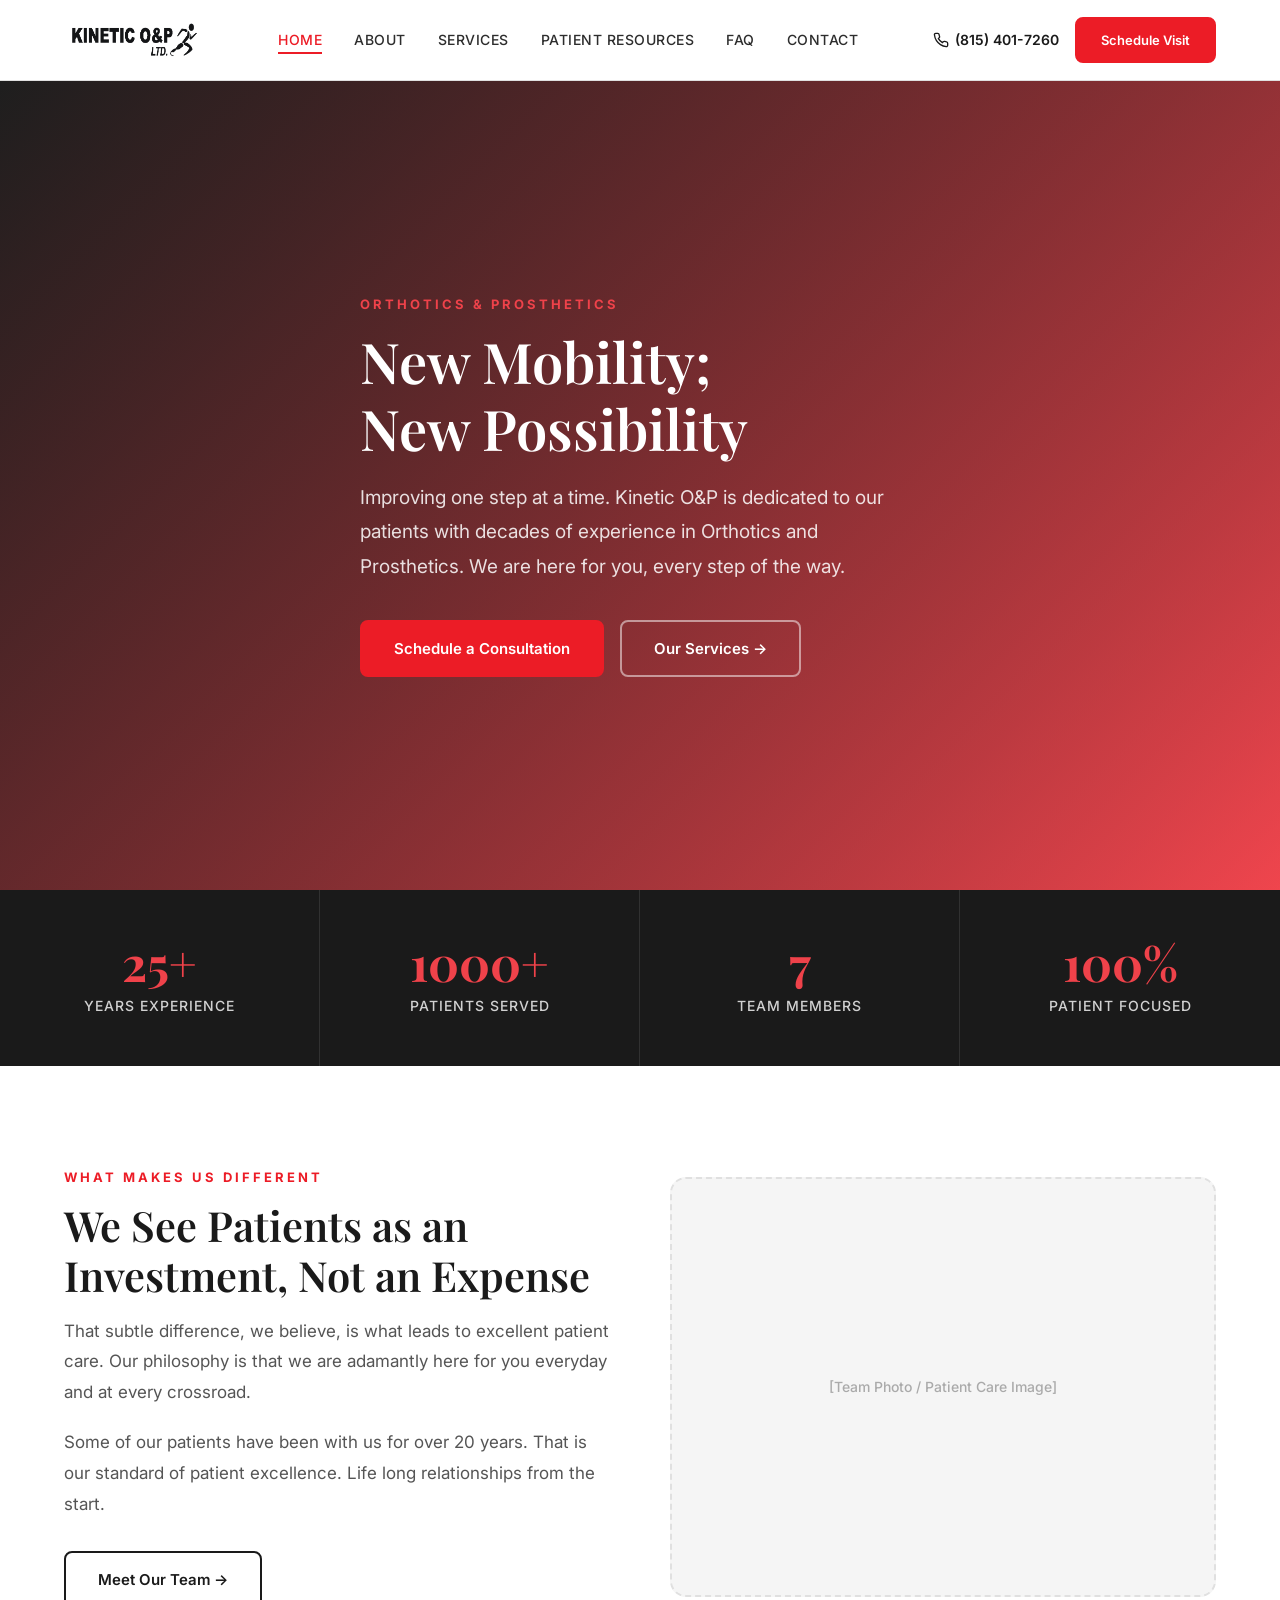
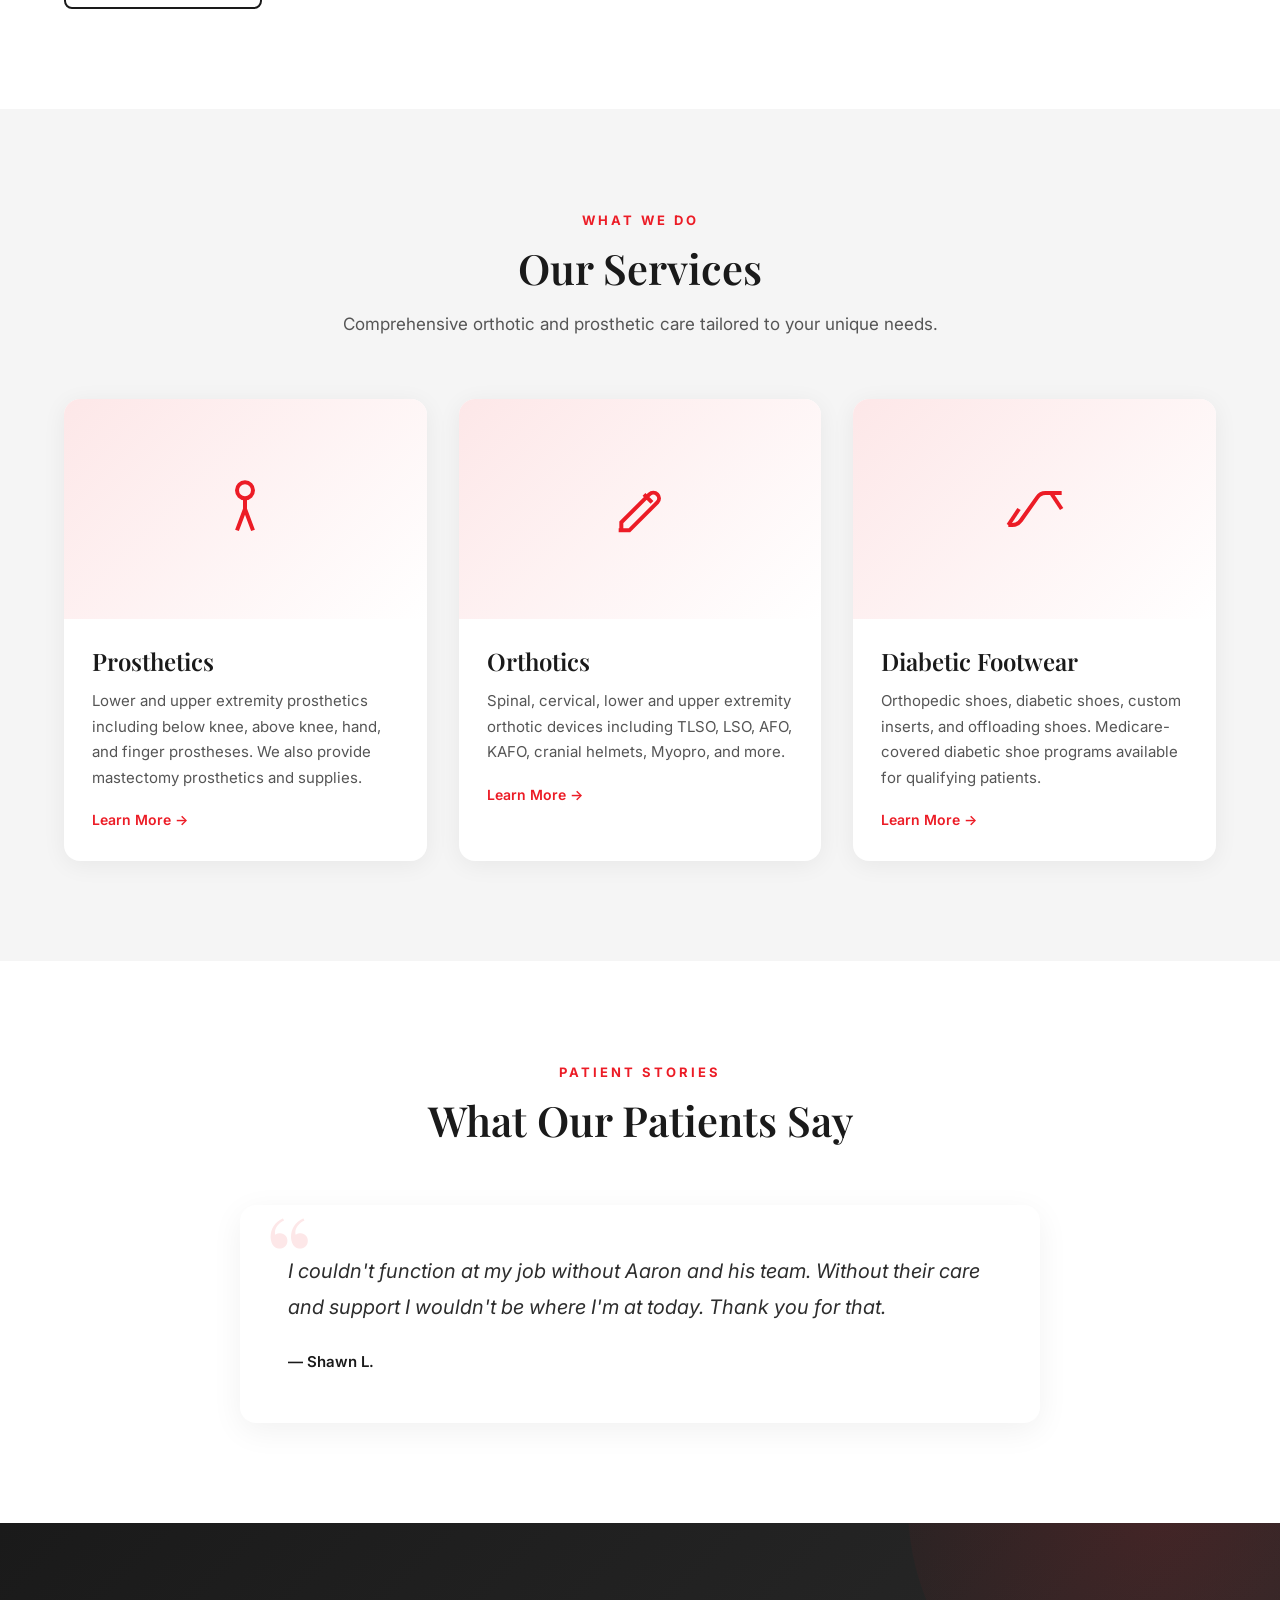
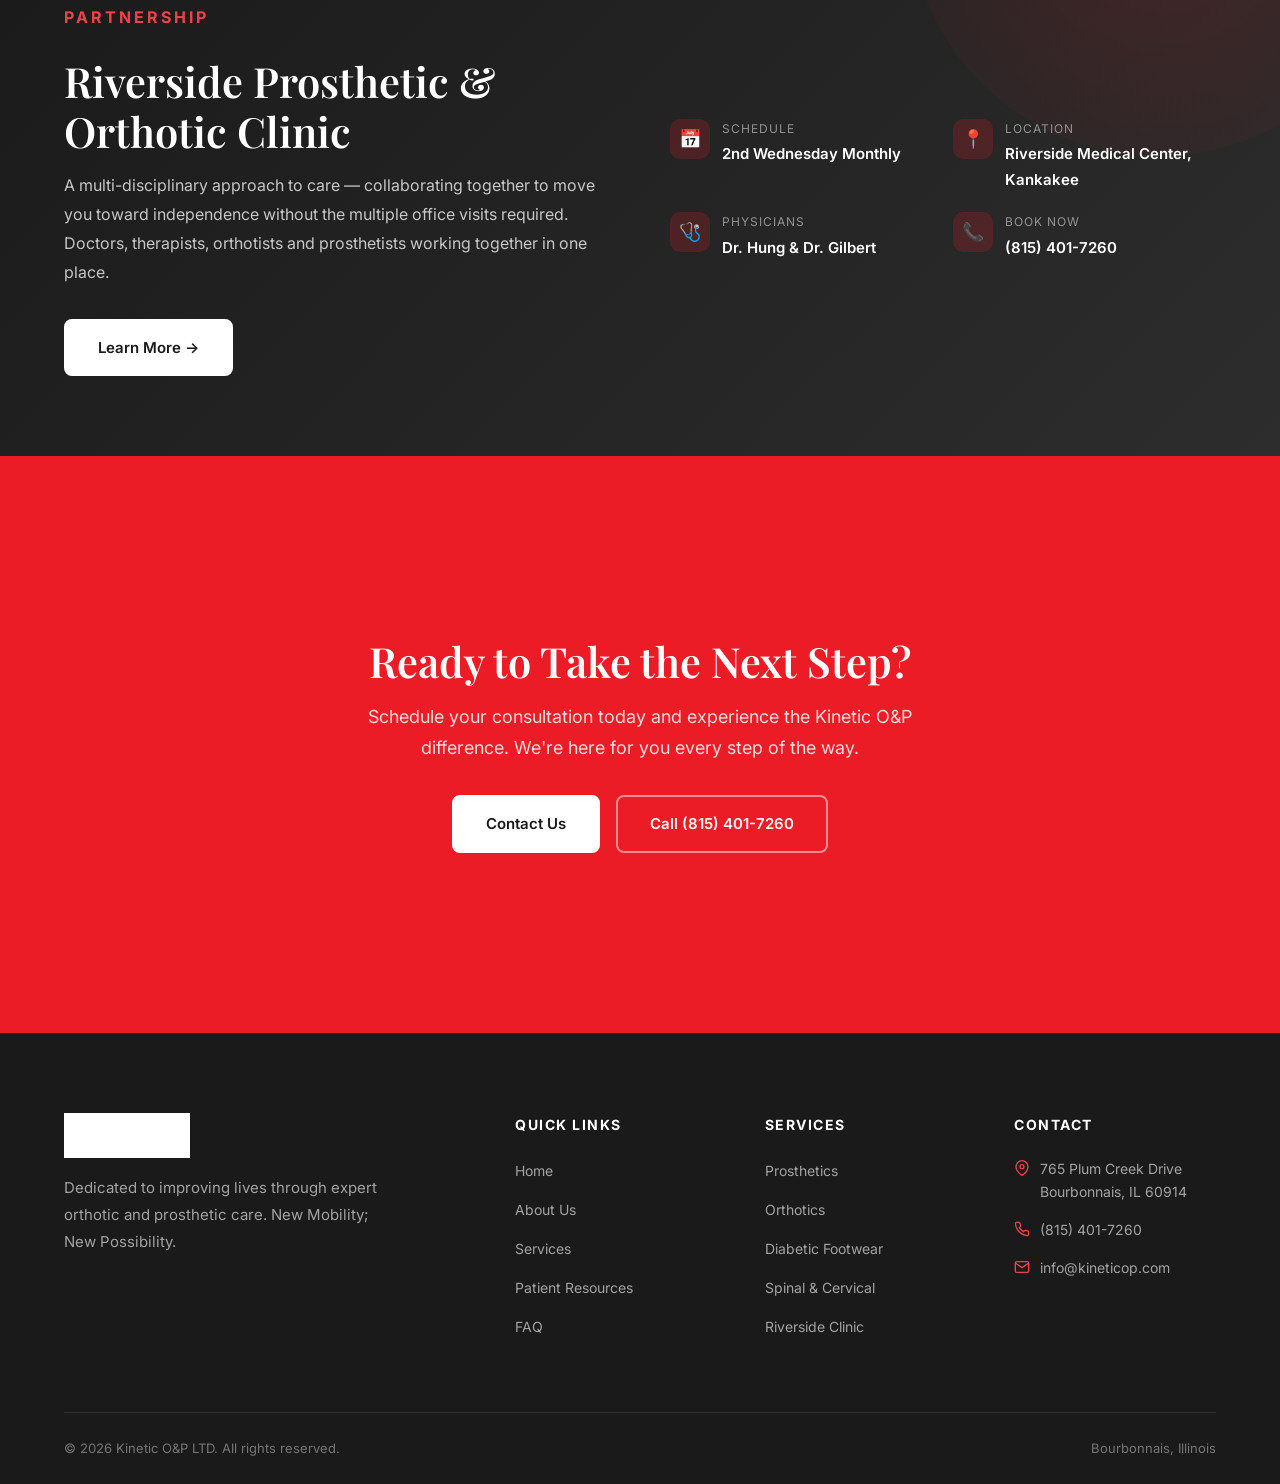
==== index.html @ b9da71ae "Initial commit: add KineticOp website files Co-Authored-By: Claude Opus 4.6 <noreply@anthropic.com>" ====
<!DOCTYPE html>
<html lang="en">
<head>
  <meta charset="UTF-8">
  <meta name="viewport" content="width=device-width, initial-scale=1.0">
  <title>Kinetic O&P — New Mobility; New Possibility</title>
  <link rel="stylesheet" href="css/styles.css">
  <style>
    /* Home-specific styles */
    .hero-home {
      background: url('img/hero-prosthetic.jpg') center/cover no-repeat;
      min-height: 90vh;
    }
    .hero-home .hero-bg {
      background: linear-gradient(135deg, rgba(26,26,26,0.88) 0%, rgba(236,28,38,0.55) 100%);
    }

    .difference-section {
      display: grid;
      grid-template-columns: 1fr 1fr;
      gap: 60px;
      align-items: center;
    }
    .difference-image {
      height: 420px;
      border-radius: 16px;
      overflow: hidden;
    }

    .services-preview .card-img {
      background: var(--red-tint);
      font-size: 56px;
    }

    .cta-banner {
      text-align: center;
      padding: 80px 24px;
    }
    .cta-banner h2 {
      color: var(--white);
      margin-bottom: 16px;
    }
    .cta-banner p {
      color: rgba(255,255,255,0.85);
      font-size: 18px;
      margin-bottom: 32px;
      max-width: 600px;
      margin-left: auto;
      margin-right: auto;
    }

    @media (max-width: 968px) {
      .difference-section { grid-template-columns: 1fr; }
    }
  </style>
</head>
<body>

  <!-- ═══ NAVIGATION ═══ -->
  <nav class="site-nav" id="siteNav">
    <div class="nav-inner">
      <a href="index.html" class="nav-logo">
        <img src="img/logo.jpg" alt="Kinetic O&P">
      </a>
      <ul class="nav-links">
        <li><a href="index.html" class="active">Home</a></li>
        <li><a href="about.html">About</a></li>
        <li><a href="services.html">Services</a></li>
        <li><a href="resources.html">Patient Resources</a></li>
        <li><a href="faq.html">FAQ</a></li>
        <li><a href="contact.html">Contact</a></li>
      </ul>
      <div class="nav-cta">
        <a href="tel:8154017260" class="nav-phone">
          <svg viewBox="0 0 24 24" fill="none" stroke="currentColor" stroke-width="2"><path d="M22 16.92v3a2 2 0 01-2.18 2 19.79 19.79 0 01-8.63-3.07 19.5 19.5 0 01-6-6 19.79 19.79 0 01-3.07-8.67A2 2 0 014.11 2h3a2 2 0 012 1.72c.127.96.361 1.903.7 2.81a2 2 0 01-.45 2.11L8.09 9.91a16 16 0 006 6l1.27-1.27a2 2 0 012.11-.45c.907.339 1.85.573 2.81.7A2 2 0 0122 16.92z"/></svg>
          (815) 401-7260
        </a>
        <a href="contact.html" class="btn btn-primary">Schedule Visit</a>
      </div>
      <button class="nav-toggle" onclick="document.querySelector('.nav-links').classList.toggle('show')">
        <span></span><span></span><span></span>
      </button>
    </div>
  </nav>

  <!-- ═══ HERO ═══ -->
  <section class="hero hero-home">
    <div class="hero-bg"></div>
    <div class="hero-content">
      <p class="section-label" style="color: var(--red-light);">Orthotics &amp; Prosthetics</p>
      <h1>New Mobility;<br>New Possibility</h1>
      <p class="hero-subtitle">
        Improving one step at a time. Kinetic O&P is dedicated to our patients with decades of experience in Orthotics and Prosthetics. We are here for you, every step of the way.
      </p>
      <div class="hero-buttons">
        <a href="contact.html" class="btn btn-primary">Schedule a Consultation</a>
        <a href="services.html" class="btn btn-outline-white">Our Services &rarr;</a>
      </div>
    </div>
  </section>

  <!-- ═══ STATS BAR ═══ -->
  <section class="section dark-bg" style="padding: 0;">
    <div class="stats-bar">
      <div class="stat-item">
        <div class="stat-number">25+</div>
        <div class="stat-label">Years Experience</div>
      </div>
      <div class="stat-item">
        <div class="stat-number">1000+</div>
        <div class="stat-label">Patients Served</div>
      </div>
      <div class="stat-item">
        <div class="stat-number">7</div>
        <div class="stat-label">Team Members</div>
      </div>
      <div class="stat-item">
        <div class="stat-number">100%</div>
        <div class="stat-label">Patient Focused</div>
      </div>
    </div>
  </section>

  <!-- ═══ OUR DIFFERENCE ═══ -->
  <section class="section">
    <div class="container">
      <div class="difference-section">
        <div>
          <p class="section-label">What Makes Us Different</p>
          <h2 class="section-heading">We See Patients as an Investment, Not an Expense</h2>
          <p class="section-desc" style="margin-bottom: 20px;">
            That subtle difference, we believe, is what leads to excellent patient care. Our philosophy is that we are adamantly here for you everyday and at every crossroad.
          </p>
          <p class="section-desc" style="margin-bottom: 32px;">
            Some of our patients have been with us for over 20 years. That is our standard of patient excellence. Life long relationships from the start.
          </p>
          <a href="about.html" class="btn btn-outline">Meet Our Team &rarr;</a>
        </div>
        <div class="difference-image img-placeholder">
          [Team Photo / Patient Care Image]
        </div>
      </div>
    </div>
  </section>

  <!-- ═══ SERVICES PREVIEW ═══ -->
  <section class="section gray-bg services-preview">
    <div class="container">
      <div class="section-header">
        <p class="section-label">What We Do</p>
        <h2 class="section-heading">Our Services</h2>
        <p class="section-desc">Comprehensive orthotic and prosthetic care tailored to your unique needs.</p>
      </div>
      <div class="card-grid">
        <!-- Prosthetics -->
        <div class="card">
          <div class="card-img" style="background: linear-gradient(135deg, var(--red-tint), #fff);">
            <svg width="64" height="64" viewBox="0 0 24 24" fill="none" stroke="var(--red)" stroke-width="1.5"><circle cx="12" cy="5" r="3"/><path d="M12 8v4m0 0l-3 8m3-8l3 8"/></svg>
          </div>
          <div class="card-body">
            <h3>Prosthetics</h3>
            <p>Lower and upper extremity prosthetics including below knee, above knee, hand, and finger prostheses. We also provide mastectomy prosthetics and supplies.</p>
            <a href="services.html" class="card-link">Learn More &rarr;</a>
          </div>
        </div>
        <!-- Orthotics -->
        <div class="card">
          <div class="card-img" style="background: linear-gradient(135deg, var(--red-tint), #fff);">
            <svg width="64" height="64" viewBox="0 0 24 24" fill="none" stroke="var(--red)" stroke-width="1.5"><path d="M4 20h4l10.5-10.5a2.121 2.121 0 00-3-3L5 17v3zM13.5 6.5l3 3"/></svg>
          </div>
          <div class="card-body">
            <h3>Orthotics</h3>
            <p>Spinal, cervical, lower and upper extremity orthotic devices including TLSO, LSO, AFO, KAFO, cranial helmets, Myopro, and more.</p>
            <a href="services.html" class="card-link">Learn More &rarr;</a>
          </div>
        </div>
        <!-- Diabetic Footwear -->
        <div class="card">
          <div class="card-img" style="background: linear-gradient(135deg, var(--red-tint), #fff);">
            <svg width="64" height="64" viewBox="0 0 24 24" fill="none" stroke="var(--red)" stroke-width="1.5"><path d="M2 18h1.4c1.3 0 2.5-.6 3.3-1.7l6.1-8.6c.7-1 1.9-1.7 3.1-1.7H22"/><path d="M6 12l-4 6"/><path d="M18 6l4 6"/></svg>
          </div>
          <div class="card-body">
            <h3>Diabetic Footwear</h3>
            <p>Orthopedic shoes, diabetic shoes, custom inserts, and offloading shoes. Medicare-covered diabetic shoe programs available for qualifying patients.</p>
            <a href="services.html" class="card-link">Learn More &rarr;</a>
          </div>
        </div>
      </div>
    </div>
  </section>

  <!-- ═══ TESTIMONIAL ═══ -->
  <section class="section">
    <div class="container">
      <div class="section-header">
        <p class="section-label">Patient Stories</p>
        <h2 class="section-heading">What Our Patients Say</h2>
      </div>
      <div class="testimonial-card">
        <p class="testimonial-text">
          I couldn't function at my job without Aaron and his team. Without their care and support I wouldn't be where I'm at today. Thank you for that.
        </p>
        <p class="testimonial-author">&mdash; Shawn L.</p>
      </div>
    </div>
  </section>

  <!-- ═══ RIVERSIDE CLINIC ═══ -->
  <section class="riverside-banner">
    <div class="container">
      <div class="riverside-inner">
        <div class="riverside-info">
          <p class="section-label" style="color: var(--red-light);">Partnership</p>
          <h2>Riverside Prosthetic &amp; Orthotic Clinic</h2>
          <p>
            A multi-disciplinary approach to care — collaborating together to move you toward independence without the multiple office visits required. Doctors, therapists, orthotists and prosthetists working together in one place.
          </p>
          <a href="services.html#riverside" class="btn btn-white" style="margin-top: 8px;">Learn More &rarr;</a>
        </div>
        <div>
          <div class="riverside-details">
            <div class="riverside-detail">
              <div class="icon">&#128197;</div>
              <div>
                <div class="label">Schedule</div>
                <div class="value">2nd Wednesday Monthly</div>
              </div>
            </div>
            <div class="riverside-detail">
              <div class="icon">&#128205;</div>
              <div>
                <div class="label">Location</div>
                <div class="value">Riverside Medical Center, Kankakee</div>
              </div>
            </div>
            <div class="riverside-detail">
              <div class="icon">&#129658;</div>
              <div>
                <div class="label">Physicians</div>
                <div class="value">Dr. Hung &amp; Dr. Gilbert</div>
              </div>
            </div>
            <div class="riverside-detail">
              <div class="icon">&#128222;</div>
              <div>
                <div class="label">Book Now</div>
                <div class="value">(815) 401-7260</div>
              </div>
            </div>
          </div>
        </div>
      </div>
    </div>
  </section>

  <!-- ═══ CTA BANNER ═══ -->
  <section class="section red-bg">
    <div class="cta-banner">
      <h2>Ready to Take the Next Step?</h2>
      <p>Schedule your consultation today and experience the Kinetic O&P difference. We're here for you every step of the way.</p>
      <div style="display: flex; gap: 16px; justify-content: center; flex-wrap: wrap;">
        <a href="contact.html" class="btn btn-white">Contact Us</a>
        <a href="tel:8154017260" class="btn btn-outline-white">Call (815) 401-7260</a>
      </div>
    </div>
  </section>

  <!-- ═══ FOOTER ═══ -->
  <footer class="site-footer">
    <div class="container">
      <div class="footer-grid">
        <div class="footer-brand">
          <img src="img/logo.jpg" alt="Kinetic O&P">
          <p>Dedicated to improving lives through expert orthotic and prosthetic care. New Mobility; New Possibility.</p>
        </div>
        <div class="footer-col">
          <h4>Quick Links</h4>
          <ul>
            <li><a href="index.html">Home</a></li>
            <li><a href="about.html">About Us</a></li>
            <li><a href="services.html">Services</a></li>
            <li><a href="resources.html">Patient Resources</a></li>
            <li><a href="faq.html">FAQ</a></li>
          </ul>
        </div>
        <div class="footer-col">
          <h4>Services</h4>
          <ul>
            <li><a href="services.html">Prosthetics</a></li>
            <li><a href="services.html">Orthotics</a></li>
            <li><a href="services.html">Diabetic Footwear</a></li>
            <li><a href="services.html">Spinal &amp; Cervical</a></li>
            <li><a href="services.html#riverside">Riverside Clinic</a></li>
          </ul>
        </div>
        <div class="footer-col">
          <h4>Contact</h4>
          <div class="footer-contact-item">
            <svg viewBox="0 0 24 24" fill="none" stroke="currentColor" stroke-width="2"><path d="M21 10c0 7-9 13-9 13s-9-6-9-13a9 9 0 0118 0z"/><circle cx="12" cy="10" r="3"/></svg>
            <span>765 Plum Creek Drive<br>Bourbonnais, IL 60914</span>
          </div>
          <div class="footer-contact-item">
            <svg viewBox="0 0 24 24" fill="none" stroke="currentColor" stroke-width="2"><path d="M22 16.92v3a2 2 0 01-2.18 2 19.79 19.79 0 01-8.63-3.07 19.5 19.5 0 01-6-6 19.79 19.79 0 01-3.07-8.67A2 2 0 014.11 2h3a2 2 0 012 1.72c.127.96.361 1.903.7 2.81a2 2 0 01-.45 2.11L8.09 9.91a16 16 0 006 6l1.27-1.27a2 2 0 012.11-.45c.907.339 1.85.573 2.81.7A2 2 0 0122 16.92z"/></svg>
            <span>(815) 401-7260</span>
          </div>
          <div class="footer-contact-item">
            <svg viewBox="0 0 24 24" fill="none" stroke="currentColor" stroke-width="2"><path d="M4 4h16c1.1 0 2 .9 2 2v12c0 1.1-.9 2-2 2H4c-1.1 0-2-.9-2-2V6c0-1.1.9-2 2-2z"/><polyline points="22,6 12,13 2,6"/></svg>
            <span>info@kineticop.com</span>
          </div>
        </div>
      </div>
      <div class="footer-bottom">
        <span>&copy; 2026 Kinetic O&P LTD. All rights reserved.</span>
        <span>Bourbonnais, Illinois</span>
      </div>
    </div>
  </footer>

  <!-- ═══ SCRIPTS ═══ -->
  <script>
    // Sticky nav shadow on scroll
    window.addEventListener('scroll', () => {
      document.getElementById('siteNav').classList.toggle('scrolled', window.scrollY > 10);
    });
  </script>

</body>
</html>
---- css/styles.css ----
/* ═══════════════════════════════════════════════
   Kinetic O&P — Shared Stylesheet
   Brand: #EC1C26 (Red) + #1A1A1A (Black)
   ═══════════════════════════════════════════════ */

@import url('https://fonts.googleapis.com/css2?family=Inter:wght@300;400;500;600;700;800&family=Playfair+Display:wght@400;500;600;700&display=swap');

/* ─── Reset & Base ─── */
*, *::before, *::after { margin: 0; padding: 0; box-sizing: border-box; }

:root {
  --red: #EC1C26;
  --red-light: #EF424A;
  --red-dark: #C61019;
  --red-tint: #FDE7E8;
  --black: #1A1A1A;
  --dark-gray: #2D2D2D;
  --medium-gray: #555;
  --light-gray: #f5f5f5;
  --border-gray: #e0e0e0;
  --white: #ffffff;
  --font-main: 'Inter', -apple-system, BlinkMacSystemFont, sans-serif;
  --font-display: 'Playfair Display', Georgia, serif;
  --max-width: 1200px;
  --nav-height: 80px;
  --transition: all 0.3s ease;
}

html { scroll-behavior: smooth; }

body {
  font-family: var(--font-main);
  color: var(--black);
  line-height: 1.7;
  background: var(--white);
  -webkit-font-smoothing: antialiased;
}

a { color: inherit; text-decoration: none; }
img { max-width: 100%; display: block; }

.container {
  max-width: var(--max-width);
  margin: 0 auto;
  padding: 0 24px;
}

/* ─── Typography ─── */
h1, h2, h3 { font-family: var(--font-display); font-weight: 600; line-height: 1.2; }
h1 { font-size: clamp(2.2rem, 5vw, 3.5rem); }
h2 { font-size: clamp(1.8rem, 3.5vw, 2.6rem); }
h3 { font-size: clamp(1.2rem, 2vw, 1.5rem); }

.section-label {
  font-family: var(--font-main);
  font-size: 13px;
  font-weight: 700;
  letter-spacing: 3px;
  text-transform: uppercase;
  color: var(--red);
  margin-bottom: 12px;
}

.section-heading {
  margin-bottom: 16px;
  color: var(--black);
}

.section-desc {
  font-size: 17px;
  color: var(--medium-gray);
  max-width: 680px;
  line-height: 1.8;
}

/* ─── Buttons ─── */
.btn {
  display: inline-flex;
  align-items: center;
  gap: 8px;
  padding: 14px 32px;
  border-radius: 8px;
  font-family: var(--font-main);
  font-size: 15px;
  font-weight: 600;
  cursor: pointer;
  transition: var(--transition);
  border: 2px solid transparent;
  text-decoration: none;
}

.btn-primary {
  background: var(--red);
  color: var(--white);
  border-color: var(--red);
}
.btn-primary:hover {
  background: var(--red-dark);
  border-color: var(--red-dark);
  transform: translateY(-2px);
  box-shadow: 0 6px 20px rgba(236,28,38,0.3);
}

.btn-outline {
  background: transparent;
  color: var(--black);
  border-color: var(--black);
}
.btn-outline:hover {
  background: var(--black);
  color: var(--white);
  transform: translateY(-2px);
}

.btn-white {
  background: var(--white);
  color: var(--black);
  border-color: var(--white);
}
.btn-white:hover {
  background: rgba(255,255,255,0.9);
  transform: translateY(-2px);
  box-shadow: 0 6px 20px rgba(0,0,0,0.2);
}

.btn-outline-white {
  background: transparent;
  color: var(--white);
  border-color: rgba(255,255,255,0.5);
}
.btn-outline-white:hover {
  background: var(--white);
  color: var(--black);
  transform: translateY(-2px);
}

/* ─── Navigation ─── */
.site-nav {
  position: fixed;
  top: 0;
  left: 0;
  right: 0;
  z-index: 1000;
  background: var(--white);
  height: var(--nav-height);
  display: flex;
  align-items: center;
  box-shadow: 0 1px 0 var(--border-gray);
  transition: var(--transition);
}
.site-nav.scrolled {
  box-shadow: 0 2px 20px rgba(0,0,0,0.08);
}

.nav-inner {
  max-width: var(--max-width);
  margin: 0 auto;
  padding: 0 24px;
  width: 100%;
  display: flex;
  align-items: center;
  justify-content: space-between;
}

.nav-logo {
  display: flex;
  align-items: center;
  gap: 12px;
}
.nav-logo img {
  height: 50px;
  width: auto;
}

.nav-links {
  display: flex;
  align-items: center;
  gap: 32px;
  list-style: none;
}

.nav-links a {
  font-size: 14px;
  font-weight: 500;
  color: var(--dark-gray);
  letter-spacing: 0.5px;
  text-transform: uppercase;
  position: relative;
  padding: 4px 0;
  transition: var(--transition);
}

.nav-links a::after {
  content: '';
  position: absolute;
  bottom: -2px;
  left: 0;
  width: 0;
  height: 2px;
  background: var(--red);
  transition: width 0.3s ease;
}

.nav-links a:hover,
.nav-links a.active {
  color: var(--red);
}
.nav-links a:hover::after,
.nav-links a.active::after {
  width: 100%;
}

.nav-cta {
  display: flex;
  align-items: center;
  gap: 16px;
}

.nav-phone {
  display: flex;
  align-items: center;
  gap: 6px;
  font-size: 14px;
  font-weight: 600;
  color: var(--black);
}
.nav-phone svg { width: 16px; height: 16px; }

.nav-cta .btn {
  padding: 10px 24px;
  font-size: 13px;
}

/* Mobile menu toggle */
.nav-toggle {
  display: none;
  flex-direction: column;
  gap: 5px;
  cursor: pointer;
  padding: 8px;
  background: none;
  border: none;
}
.nav-toggle span {
  width: 24px;
  height: 2px;
  background: var(--black);
  transition: var(--transition);
}

/* ─── Hero Sections ─── */
.hero {
  position: relative;
  min-height: 85vh;
  display: flex;
  align-items: center;
  overflow: hidden;
  margin-top: var(--nav-height);
}

.hero-bg {
  position: absolute;
  inset: 0;
  background-size: cover;
  background-position: center;
  z-index: 0;
}
.hero-bg::after {
  content: '';
  position: absolute;
  inset: 0;
  background: linear-gradient(135deg, rgba(26,26,26,0.85) 0%, rgba(236,28,38,0.6) 100%);
}

.hero-content {
  position: relative;
  z-index: 1;
  max-width: var(--max-width);
  margin: 0 auto;
  padding: 80px 24px;
  color: var(--white);
}

.hero h1 {
  color: var(--white);
  margin-bottom: 20px;
  max-width: 700px;
}

.hero .hero-subtitle {
  font-size: 19px;
  line-height: 1.8;
  color: rgba(255,255,255,0.85);
  max-width: 560px;
  margin-bottom: 36px;
}

.hero-buttons {
  display: flex;
  gap: 16px;
  flex-wrap: wrap;
}

/* Page header (non-home pages) */
.page-header {
  margin-top: var(--nav-height);
  padding: 80px 0 60px;
  background: linear-gradient(135deg, var(--black) 0%, var(--dark-gray) 100%);
  color: var(--white);
  text-align: center;
}
.page-header h1 {
  color: var(--white);
  margin-bottom: 12px;
}
.page-header .breadcrumb {
  font-size: 14px;
  color: rgba(255,255,255,0.6);
}
.page-header .breadcrumb a {
  color: rgba(255,255,255,0.6);
  transition: var(--transition);
}
.page-header .breadcrumb a:hover { color: var(--white); }
.page-header .red-line {
  width: 60px;
  height: 3px;
  background: var(--red);
  margin: 20px auto 0;
}

/* ─── Sections ─── */
.section {
  padding: 100px 0;
}
.section.gray-bg {
  background: var(--light-gray);
}
.section.dark-bg {
  background: var(--black);
  color: var(--white);
}
.section.dark-bg .section-label { color: var(--red-light); }
.section.dark-bg .section-heading { color: var(--white); }
.section.dark-bg .section-desc { color: rgba(255,255,255,0.7); }

.section.red-bg {
  background: var(--red);
  color: var(--white);
}

.section-header {
  text-align: center;
  margin-bottom: 60px;
}
.section-header .section-desc {
  margin: 0 auto;
}

/* ─── Cards ─── */
.card-grid {
  display: grid;
  grid-template-columns: repeat(auto-fit, minmax(320px, 1fr));
  gap: 32px;
}

.card {
  background: var(--white);
  border-radius: 16px;
  overflow: hidden;
  box-shadow: 0 4px 24px rgba(0,0,0,0.06);
  transition: var(--transition);
}
.card:hover {
  transform: translateY(-6px);
  box-shadow: 0 12px 40px rgba(0,0,0,0.12);
}

.card-img {
  height: 220px;
  background: var(--light-gray);
  display: flex;
  align-items: center;
  justify-content: center;
  color: var(--medium-gray);
  font-size: 48px;
  position: relative;
  overflow: hidden;
}
.card-img img {
  width: 100%;
  height: 100%;
  object-fit: cover;
}

.card-body {
  padding: 28px;
}
.card-body h3 {
  margin-bottom: 12px;
}
.card-body p {
  color: var(--medium-gray);
  font-size: 15px;
  line-height: 1.7;
  margin-bottom: 16px;
}
.card-link {
  font-size: 14px;
  font-weight: 600;
  color: var(--red);
  display: inline-flex;
  align-items: center;
  gap: 6px;
  transition: var(--transition);
}
.card-link:hover {
  gap: 10px;
}

/* ─── Stats Bar ─── */
.stats-bar {
  display: grid;
  grid-template-columns: repeat(4, 1fr);
  gap: 0;
}

.stat-item {
  text-align: center;
  padding: 48px 24px;
  border-right: 1px solid rgba(255,255,255,0.1);
}
.stat-item:last-child { border-right: none; }

.stat-number {
  font-family: var(--font-display);
  font-size: 48px;
  font-weight: 700;
  color: var(--red);
  line-height: 1;
  margin-bottom: 8px;
}
.dark-bg .stat-number { color: var(--red-light); }

.stat-label {
  font-size: 14px;
  font-weight: 500;
  letter-spacing: 1px;
  text-transform: uppercase;
  opacity: 0.8;
}

/* ─── Testimonial ─── */
.testimonial-card {
  background: var(--white);
  border-radius: 16px;
  padding: 48px;
  box-shadow: 0 8px 32px rgba(0,0,0,0.06);
  position: relative;
  max-width: 800px;
  margin: 0 auto;
}
.testimonial-card::before {
  content: '\201C';
  font-family: var(--font-display);
  font-size: 120px;
  color: var(--red-tint);
  position: absolute;
  top: -10px;
  left: 24px;
  line-height: 1;
}
.testimonial-text {
  font-size: 20px;
  font-style: italic;
  line-height: 1.8;
  color: var(--dark-gray);
  margin-bottom: 24px;
  position: relative;
  z-index: 1;
}
.testimonial-author {
  font-weight: 600;
  font-size: 15px;
  color: var(--black);
}

/* ─── Riverside Clinic Banner ─── */
.riverside-banner {
  background: linear-gradient(135deg, var(--black) 0%, var(--dark-gray) 100%);
  color: var(--white);
  padding: 80px 0;
  position: relative;
  overflow: hidden;
}
.riverside-banner::before {
  content: '';
  position: absolute;
  top: -50%;
  right: -10%;
  width: 500px;
  height: 500px;
  background: radial-gradient(circle, rgba(236,28,38,0.15), transparent);
  border-radius: 50%;
}
.riverside-inner {
  display: grid;
  grid-template-columns: 1fr 1fr;
  gap: 60px;
  align-items: center;
}
.riverside-info h2 {
  color: var(--white);
  margin-bottom: 16px;
}
.riverside-info p {
  color: rgba(255,255,255,0.75);
  font-size: 16px;
  line-height: 1.8;
  margin-bottom: 24px;
}
.riverside-details {
  display: grid;
  grid-template-columns: 1fr 1fr;
  gap: 20px;
}
.riverside-detail {
  display: flex;
  align-items: flex-start;
  gap: 12px;
}
.riverside-detail .icon {
  width: 40px;
  height: 40px;
  background: rgba(236,28,38,0.2);
  border-radius: 10px;
  display: flex;
  align-items: center;
  justify-content: center;
  color: var(--red-light);
  font-size: 18px;
  flex-shrink: 0;
}
.riverside-detail .label {
  font-size: 12px;
  text-transform: uppercase;
  letter-spacing: 1px;
  color: rgba(255,255,255,0.5);
  margin-bottom: 2px;
}
.riverside-detail .value {
  font-weight: 600;
  font-size: 15px;
}

/* ─── Team Grid ─── */
.team-grid {
  display: grid;
  grid-template-columns: repeat(auto-fit, minmax(240px, 1fr));
  gap: 32px;
}
.team-member {
  text-align: center;
}
.team-photo {
  width: 180px;
  height: 180px;
  border-radius: 50%;
  background: var(--light-gray);
  margin: 0 auto 20px;
  display: flex;
  align-items: center;
  justify-content: center;
  font-size: 48px;
  color: var(--border-gray);
  overflow: hidden;
  border: 4px solid var(--white);
  box-shadow: 0 4px 20px rgba(0,0,0,0.1);
}
.team-photo img {
  width: 100%;
  height: 100%;
  object-fit: cover;
}
.team-name {
  font-family: var(--font-display);
  font-size: 20px;
  font-weight: 600;
  margin-bottom: 4px;
}
.team-title {
  font-size: 14px;
  color: var(--red);
  font-weight: 500;
}

/* ─── FAQ Accordion ─── */
.faq-list {
  max-width: 800px;
  margin: 0 auto;
}
.faq-item {
  border-bottom: 1px solid var(--border-gray);
}
.faq-question {
  width: 100%;
  background: none;
  border: none;
  padding: 24px 0;
  font-family: var(--font-main);
  font-size: 17px;
  font-weight: 600;
  color: var(--black);
  text-align: left;
  cursor: pointer;
  display: flex;
  justify-content: space-between;
  align-items: center;
  gap: 16px;
  transition: var(--transition);
}
.faq-question:hover { color: var(--red); }
.faq-question .icon {
  font-size: 24px;
  color: var(--red);
  transition: transform 0.3s ease;
  flex-shrink: 0;
}
.faq-item.open .faq-question .icon { transform: rotate(45deg); }
.faq-answer {
  max-height: 0;
  overflow: hidden;
  transition: max-height 0.4s ease, padding 0.3s ease;
}
.faq-item.open .faq-answer {
  max-height: 500px;
  padding-bottom: 24px;
}
.faq-answer p {
  color: var(--medium-gray);
  font-size: 15px;
  line-height: 1.8;
}

/* ─── Contact Form ─── */
.contact-form {
  max-width: 600px;
}
.form-group {
  margin-bottom: 24px;
}
.form-group label {
  display: block;
  font-size: 14px;
  font-weight: 600;
  margin-bottom: 8px;
  color: var(--black);
}
.form-group input,
.form-group textarea,
.form-group select {
  width: 100%;
  padding: 14px 16px;
  border: 1.5px solid var(--border-gray);
  border-radius: 8px;
  font-family: var(--font-main);
  font-size: 15px;
  color: var(--black);
  transition: var(--transition);
  background: var(--white);
}
.form-group input:focus,
.form-group textarea:focus,
.form-group select:focus {
  outline: none;
  border-color: var(--red);
  box-shadow: 0 0 0 3px var(--red-tint);
}
.form-group textarea {
  min-height: 150px;
  resize: vertical;
}
.form-row {
  display: grid;
  grid-template-columns: 1fr 1fr;
  gap: 16px;
}

/* ─── Footer ─── */
.site-footer {
  background: var(--black);
  color: var(--white);
  padding: 80px 0 0;
}
.footer-grid {
  display: grid;
  grid-template-columns: 2fr 1fr 1fr 1fr;
  gap: 48px;
  padding-bottom: 60px;
  border-bottom: 1px solid rgba(255,255,255,0.1);
}
.footer-brand p {
  color: rgba(255,255,255,0.6);
  font-size: 15px;
  line-height: 1.8;
  margin-top: 16px;
  max-width: 320px;
}
.footer-brand img {
  height: 45px;
  filter: brightness(0) invert(1);
}
.footer-col h4 {
  font-family: var(--font-main);
  font-size: 14px;
  font-weight: 700;
  text-transform: uppercase;
  letter-spacing: 1.5px;
  margin-bottom: 20px;
  color: var(--white);
}
.footer-col ul {
  list-style: none;
}
.footer-col li {
  margin-bottom: 12px;
}
.footer-col a {
  color: rgba(255,255,255,0.6);
  font-size: 14px;
  transition: var(--transition);
}
.footer-col a:hover {
  color: var(--red-light);
}
.footer-contact-item {
  display: flex;
  align-items: flex-start;
  gap: 10px;
  margin-bottom: 14px;
  color: rgba(255,255,255,0.6);
  font-size: 14px;
}
.footer-contact-item svg {
  width: 16px;
  height: 16px;
  flex-shrink: 0;
  margin-top: 3px;
  color: var(--red-light);
}
.footer-bottom {
  padding: 24px 0;
  display: flex;
  justify-content: space-between;
  align-items: center;
  font-size: 13px;
  color: rgba(255,255,255,0.4);
}

/* ─── Utility ─── */
.text-center { text-align: center; }
.text-red { color: var(--red); }
.mt-4 { margin-top: 32px; }
.mb-4 { margin-bottom: 32px; }
.flex-center { display: flex; align-items: center; justify-content: center; }

/* ─── Image Placeholder ─── */
.img-placeholder {
  background: var(--light-gray);
  border: 2px dashed var(--border-gray);
  border-radius: 12px;
  display: flex;
  align-items: center;
  justify-content: center;
  color: #aaa;
  font-size: 14px;
  font-weight: 500;
}

/* ─── Responsive ─── */
@media (max-width: 968px) {
  .nav-links { display: none; }
  .nav-toggle { display: flex; }
  .nav-cta .btn { display: none; }

  .hero { min-height: 70vh; }
  .hero-content { padding: 60px 24px; }

  .stats-bar { grid-template-columns: repeat(2, 1fr); }
  .stat-item { border-bottom: 1px solid rgba(255,255,255,0.1); }

  .riverside-inner { grid-template-columns: 1fr; }
  .footer-grid { grid-template-columns: 1fr 1fr; }
  .card-grid { grid-template-columns: 1fr; }
  .form-row { grid-template-columns: 1fr; }
}

@media (max-width: 640px) {
  .section { padding: 60px 0; }
  .stats-bar { grid-template-columns: 1fr; }
  .footer-grid { grid-template-columns: 1fr; }
  .riverside-details { grid-template-columns: 1fr; }
  .hero-buttons { flex-direction: column; }
  .hero-buttons .btn { text-align: center; justify-content: center; }
}
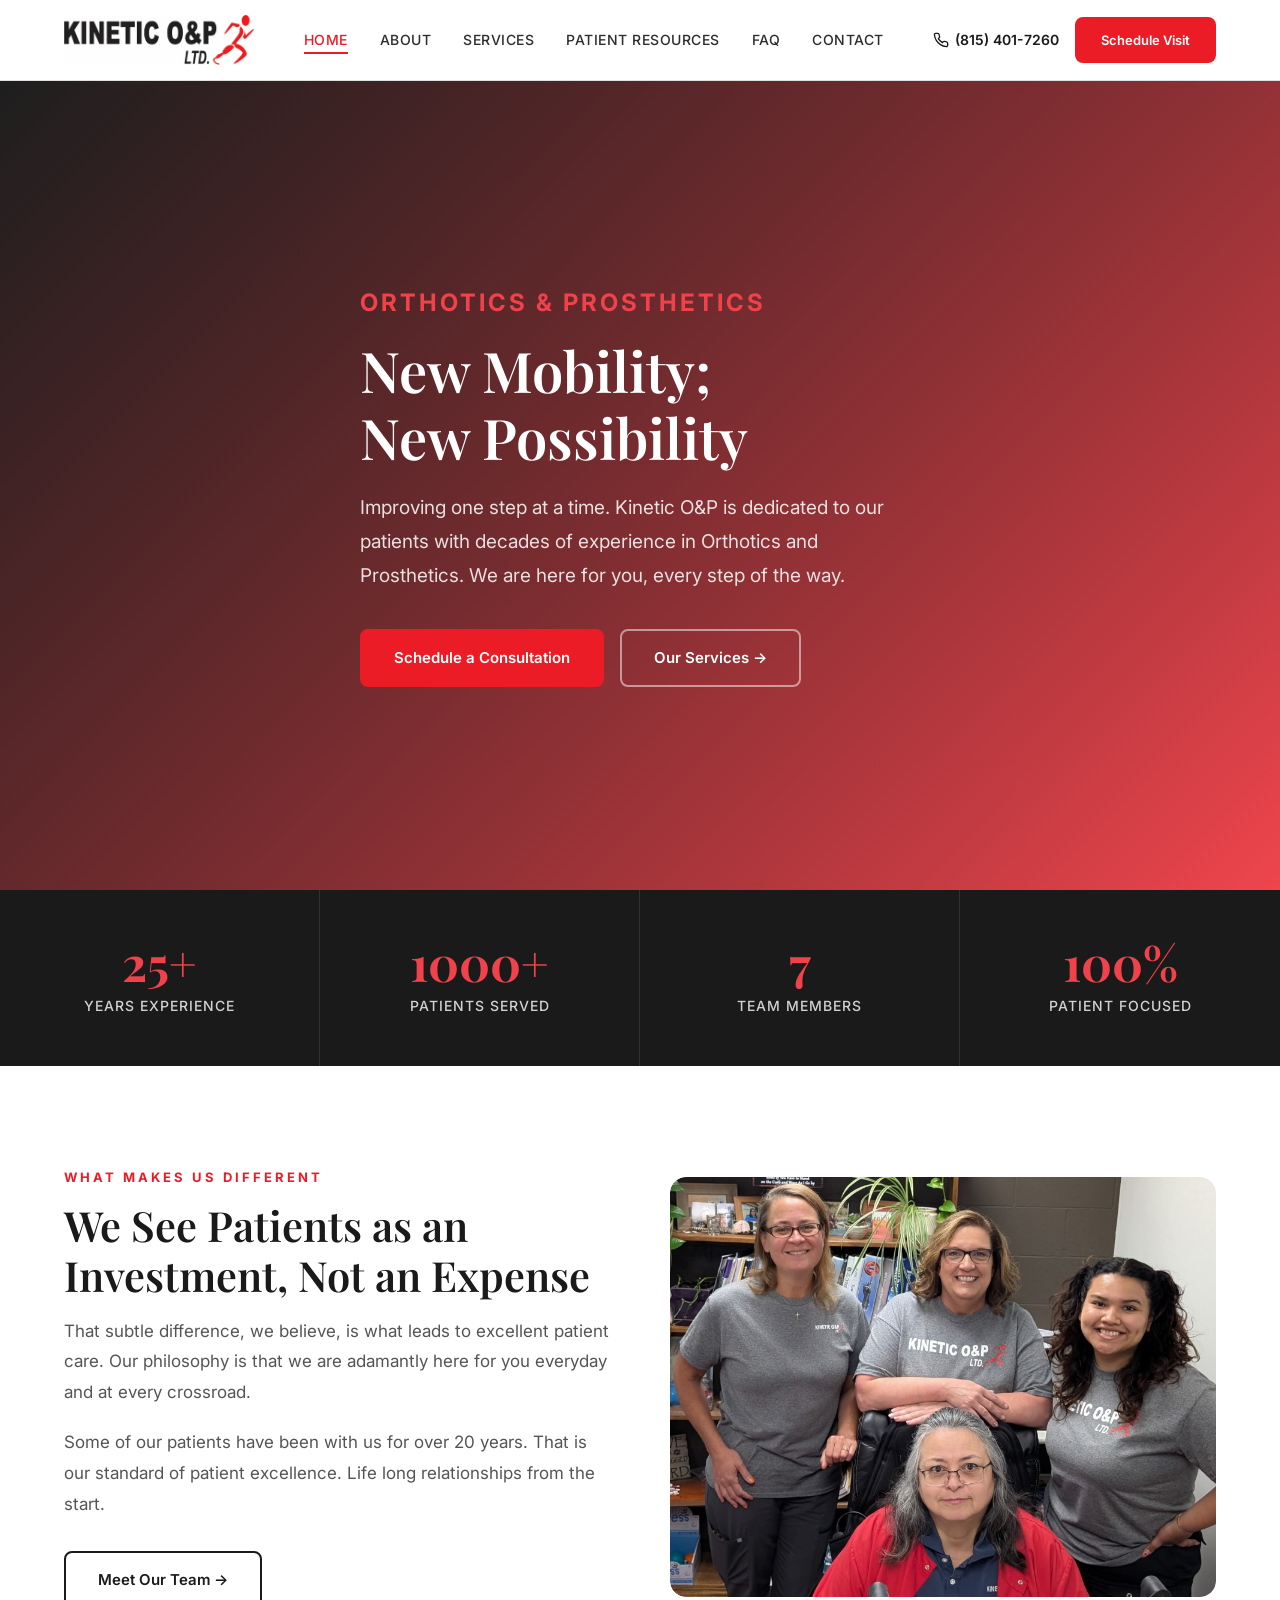
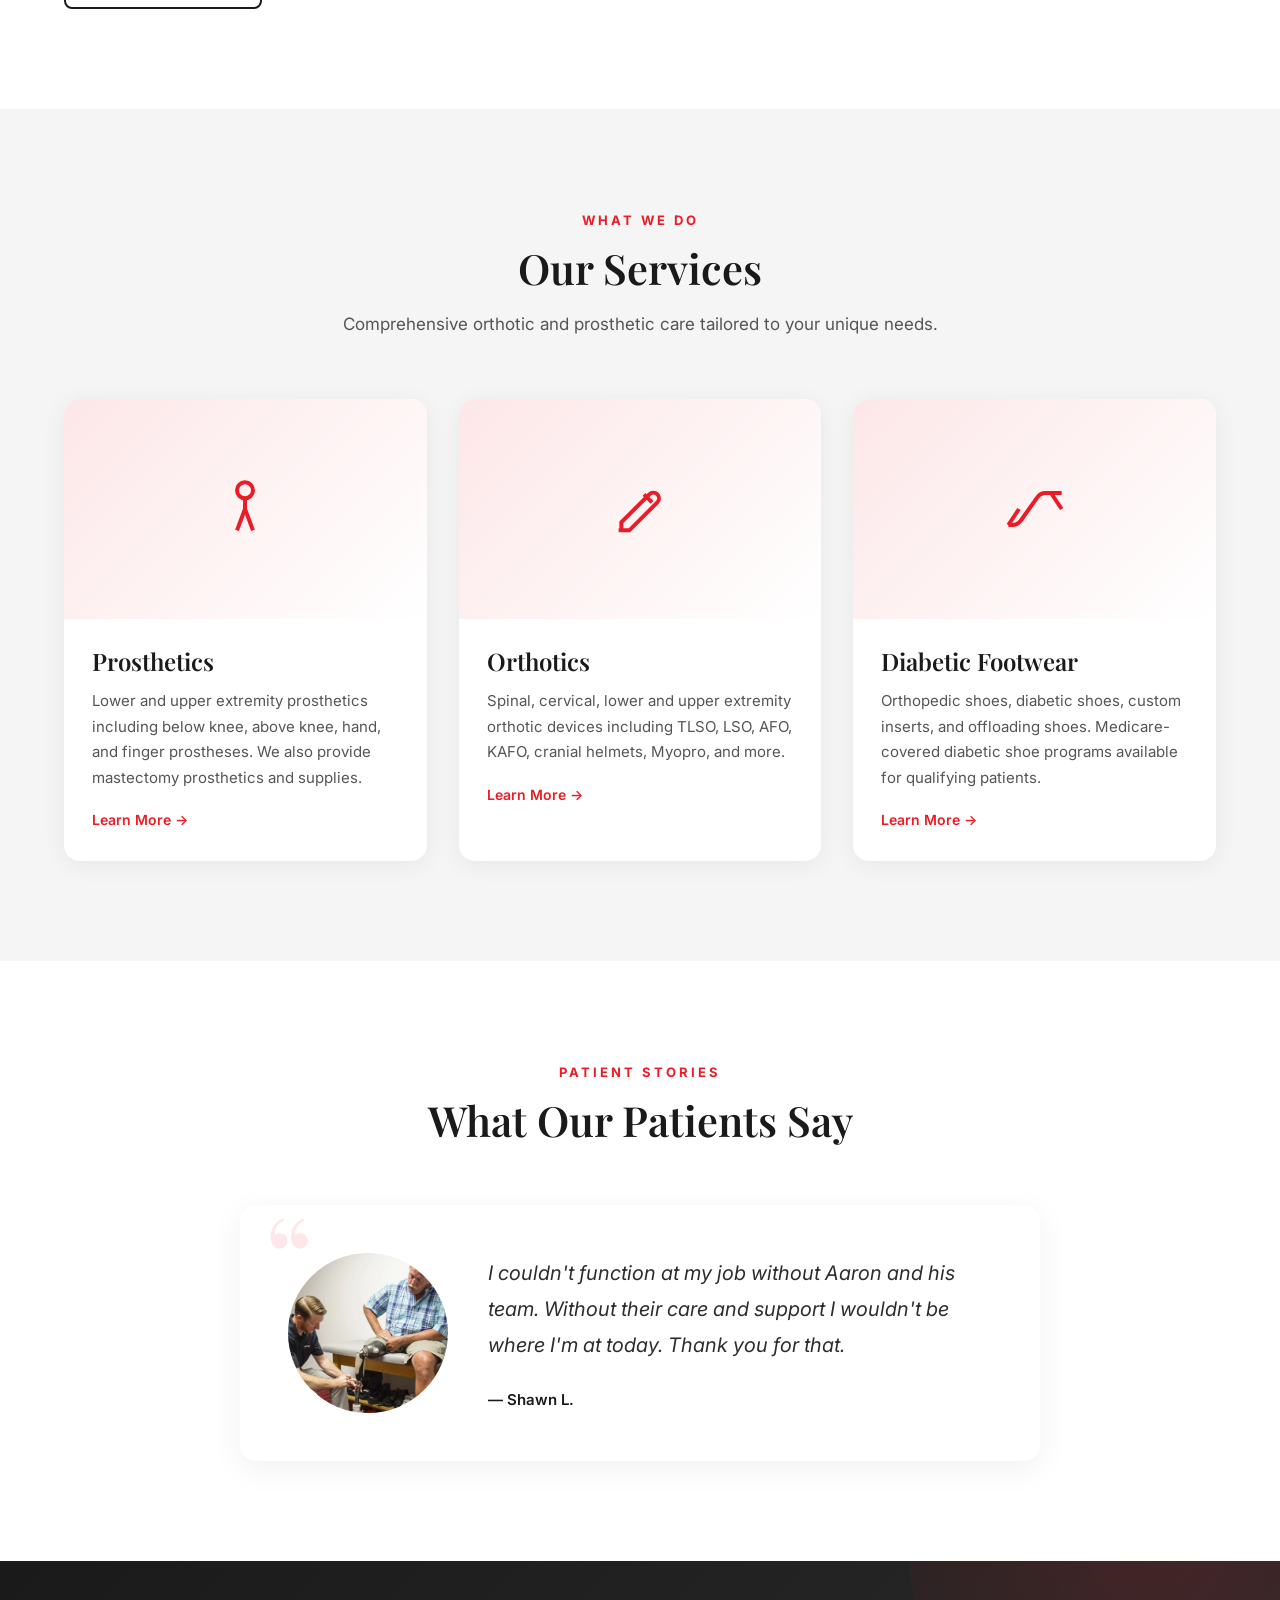
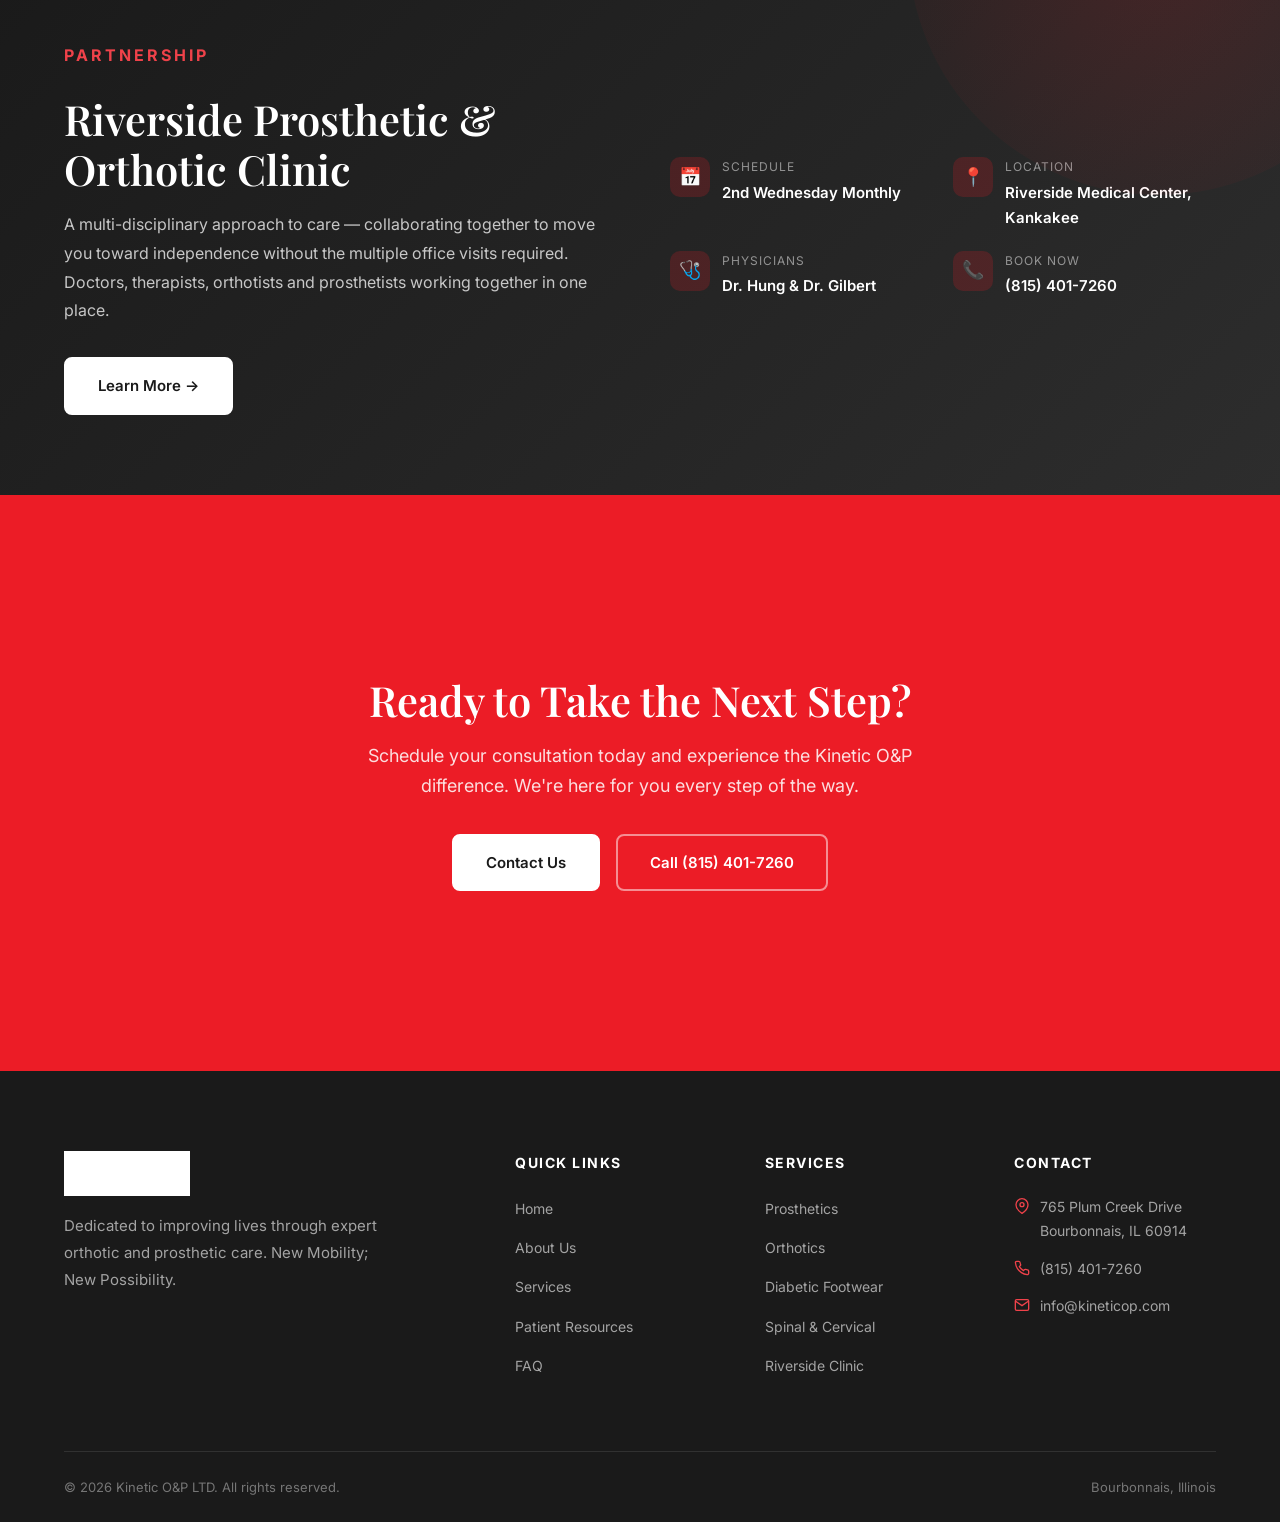
==== commit 9fa25747: "Update site with new images and branding - Replace nav logo with red Kinetic O&P logo across all pag" ====
--- a/index.html
+++ b/index.html
@@ -60,7 +60,7 @@
   <nav class="site-nav" id="siteNav">
     <div class="nav-inner">
       <a href="index.html" class="nav-logo">
-        <img src="img/logo.jpg" alt="Kinetic O&P">
+        <img src="img/_kineticop_Logo-red.fw.webp" alt="Kinetic O&P">
       </a>
       <ul class="nav-links">
         <li><a href="index.html" class="active">Home</a></li>
@@ -87,7 +87,7 @@
   <section class="hero hero-home">
     <div class="hero-bg"></div>
     <div class="hero-content">
-      <p class="section-label" style="color: var(--red-light);">Orthotics &amp; Prosthetics</p>
+      <p class="section-label" style="color: var(--red-light); font-size: 24px; letter-spacing: 3px;">Orthotics &amp; Prosthetics</p>
       <h1>New Mobility;<br>New Possibility</h1>
       <p class="hero-subtitle">
         Improving one step at a time. Kinetic O&P is dedicated to our patients with decades of experience in Orthotics and Prosthetics. We are here for you, every step of the way.
@@ -136,8 +136,8 @@
           </p>
           <a href="about.html" class="btn btn-outline">Meet Our Team &rarr;</a>
         </div>
-        <div class="difference-image img-placeholder">
-          [Team Photo / Patient Care Image]
+        <div class="difference-image">
+          <img src="img/kinetic-family.jpg" alt="The Kinetic O&P Team" style="width: 100%; height: 100%; object-fit: cover; border-radius: 16px;">
         </div>
       </div>
     </div>
@@ -196,11 +196,14 @@
         <p class="section-label">Patient Stories</p>
         <h2 class="section-heading">What Our Patients Say</h2>
       </div>
-      <div class="testimonial-card">
-        <p class="testimonial-text">
-          I couldn't function at my job without Aaron and his team. Without their care and support I wouldn't be where I'm at today. Thank you for that.
-        </p>
-        <p class="testimonial-author">&mdash; Shawn L.</p>
+      <div class="testimonial-card" style="display: flex; align-items: center; gap: 40px; text-align: left;">
+        <img src="img/shawL-pic.webp" alt="Shawn L." style="width: 160px; height: 160px; border-radius: 50%; object-fit: cover; flex-shrink: 0;">
+        <div>
+          <p class="testimonial-text">
+            I couldn't function at my job without Aaron and his team. Without their care and support I wouldn't be where I'm at today. Thank you for that.
+          </p>
+          <p class="testimonial-author">&mdash; Shawn L.</p>
+        </div>
       </div>
     </div>
   </section>
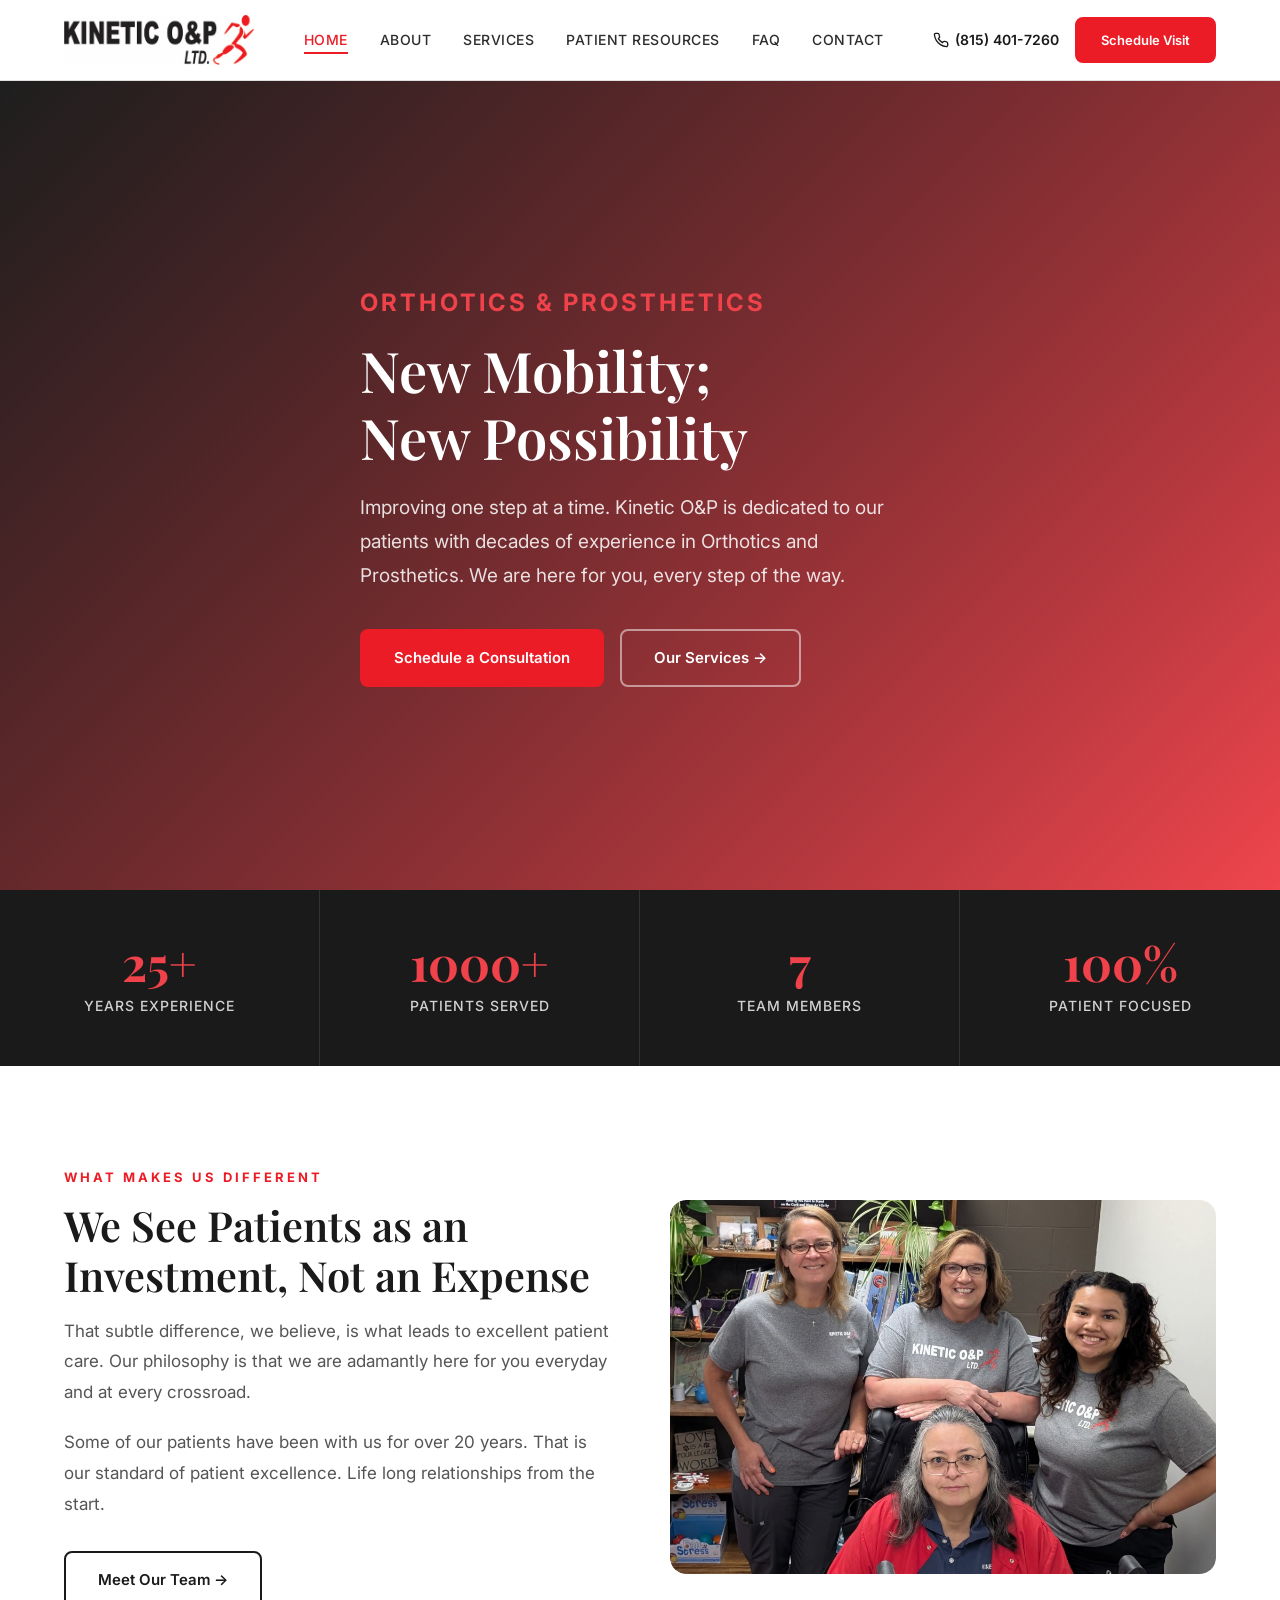
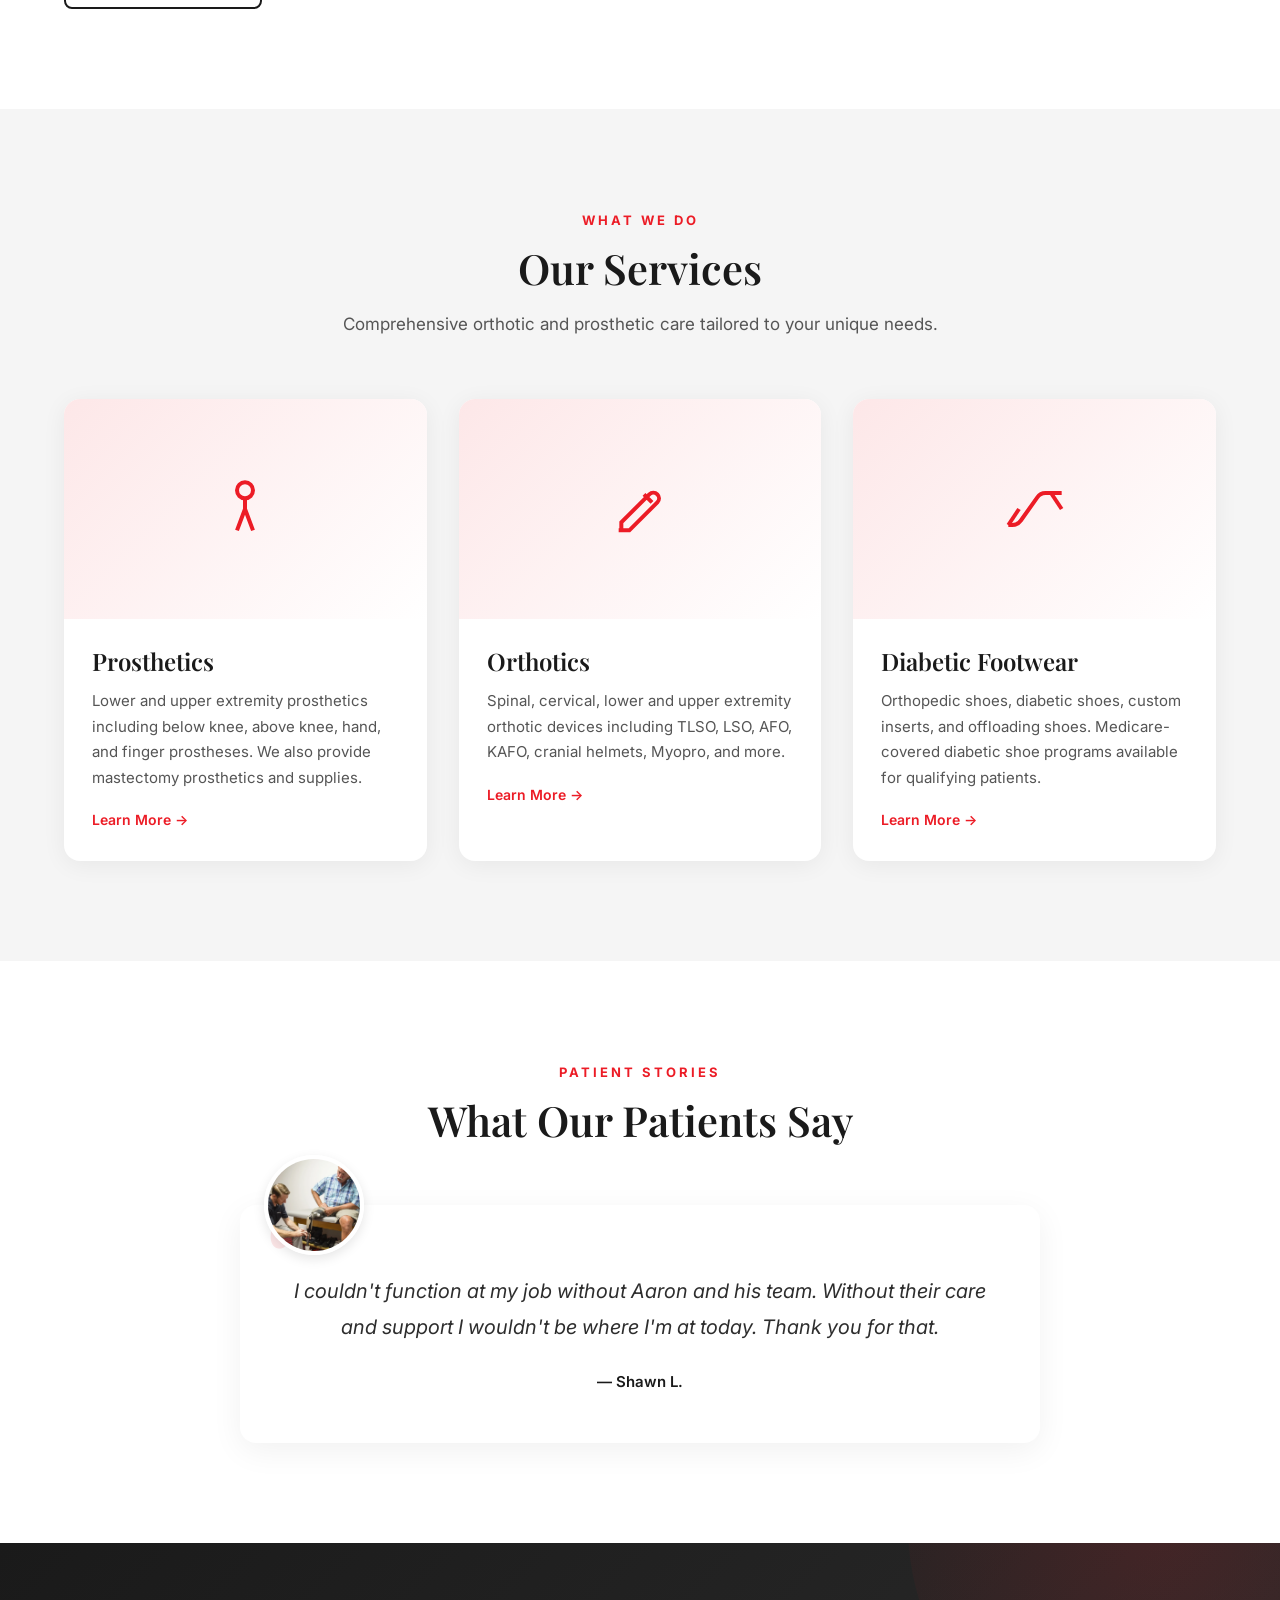
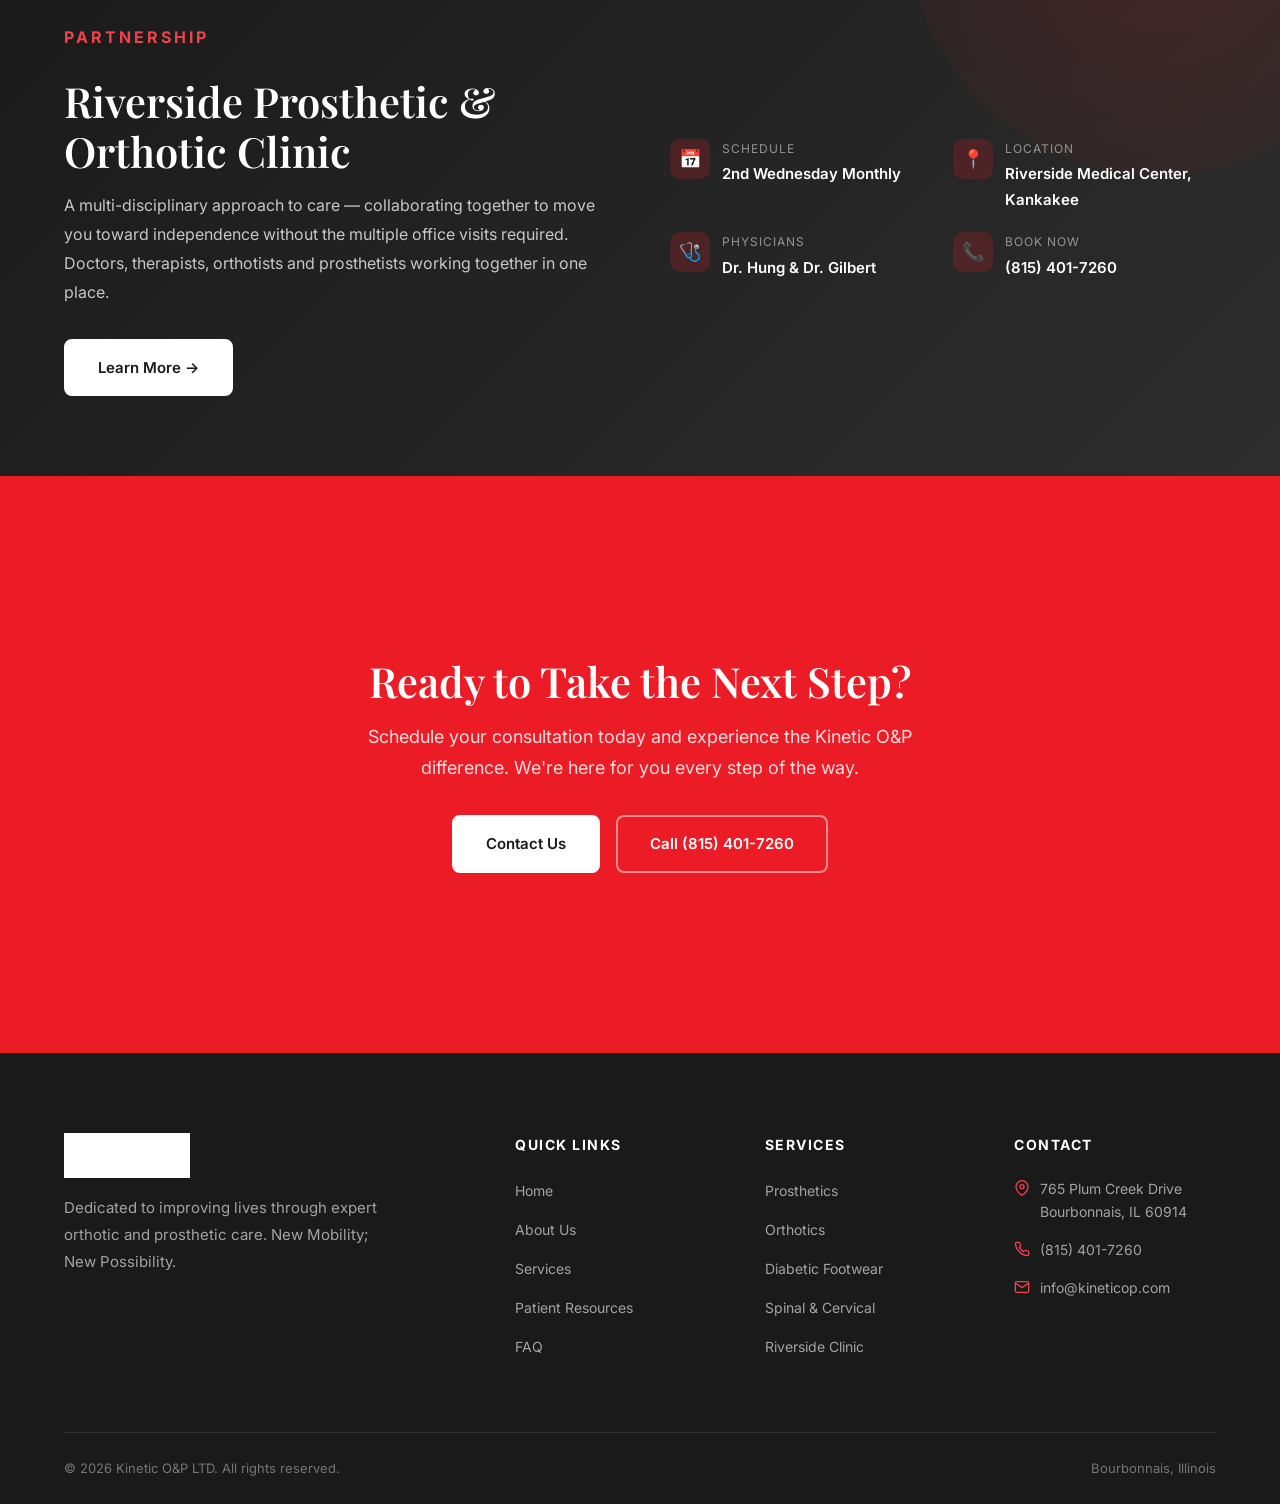
==== commit e8f586cf: "Restyle testimonial: centered text, photo in top-left corner Co-Authored-By: Claude Opus 4.6 <norepl" ====
--- a/index.html
+++ b/index.html
@@ -22,9 +22,14 @@
       align-items: center;
     }
     .difference-image {
-      height: 420px;
       border-radius: 16px;
       overflow: hidden;
+    }
+    .difference-image img {
+      width: 100%;
+      height: auto;
+      display: block;
+      border-radius: 16px;
     }
 
     .services-preview .card-img {
@@ -196,14 +201,12 @@
         <p class="section-label">Patient Stories</p>
         <h2 class="section-heading">What Our Patients Say</h2>
       </div>
-      <div class="testimonial-card" style="display: flex; align-items: center; gap: 40px; text-align: left;">
-        <img src="img/shawL-pic.webp" alt="Shawn L." style="width: 160px; height: 160px; border-radius: 50%; object-fit: cover; flex-shrink: 0;">
-        <div>
-          <p class="testimonial-text">
-            I couldn't function at my job without Aaron and his team. Without their care and support I wouldn't be where I'm at today. Thank you for that.
-          </p>
-          <p class="testimonial-author">&mdash; Shawn L.</p>
-        </div>
+      <div class="testimonial-card" style="text-align: center; position: relative;">
+        <img src="img/shawL-pic.webp" alt="Shawn L." style="width: 100px; height: 100px; border-radius: 50%; object-fit: cover; position: absolute; top: -50px; left: 24px; border: 4px solid var(--white); box-shadow: 0 4px 12px rgba(0,0,0,0.1);">
+        <p class="testimonial-text" style="margin-top: 20px;">
+          I couldn't function at my job without Aaron and his team. Without their care and support I wouldn't be where I'm at today. Thank you for that.
+        </p>
+        <p class="testimonial-author">&mdash; Shawn L.</p>
       </div>
     </div>
   </section>
--- a/css/styles.css
+++ b/css/styles.css
@@ -779,7 +779,35 @@
 
 /* ─── Responsive ─── */
 @media (max-width: 968px) {
-  .nav-links { display: none; }
+  /* mobile menu */
+  .nav-links {
+    display: none;
+    position: absolute;
+    top: var(--nav-height);
+    left: 0;
+    right: 0;
+    background: var(--white);
+    flex-direction: column;
+    padding: 24px;
+    gap: 0;
+    box-shadow: 0 8px 30px rgba(0,0,0,0.12);
+    border-top: 1px solid var(--border-gray);
+  }
+  .nav-links.show {
+    display: flex;
+  }
+  .nav-links li {
+    width: 100%;
+  }
+  .nav-links a {
+    display: block;
+    padding: 14px 0;
+    font-size: 16px;
+    border-bottom: 1px solid var(--border-gray);
+  }
+  .nav-links li:last-child a {
+    border-bottom: none;
+  }
   .nav-toggle { display: flex; }
   .nav-cta .btn { display: none; }
 
@@ -793,6 +821,17 @@
   .footer-grid { grid-template-columns: 1fr 1fr; }
   .card-grid { grid-template-columns: 1fr; }
   .form-row { grid-template-columns: 1fr; }
+
+  .testimonial-card {
+    flex-direction: column !important;
+    text-align: center !important;
+    gap: 20px !important;
+    padding: 32px !important;
+  }
+  .testimonial-card img {
+    width: 120px !important;
+    height: 120px !important;
+  }
 }
 
 @media (max-width: 640px) {
